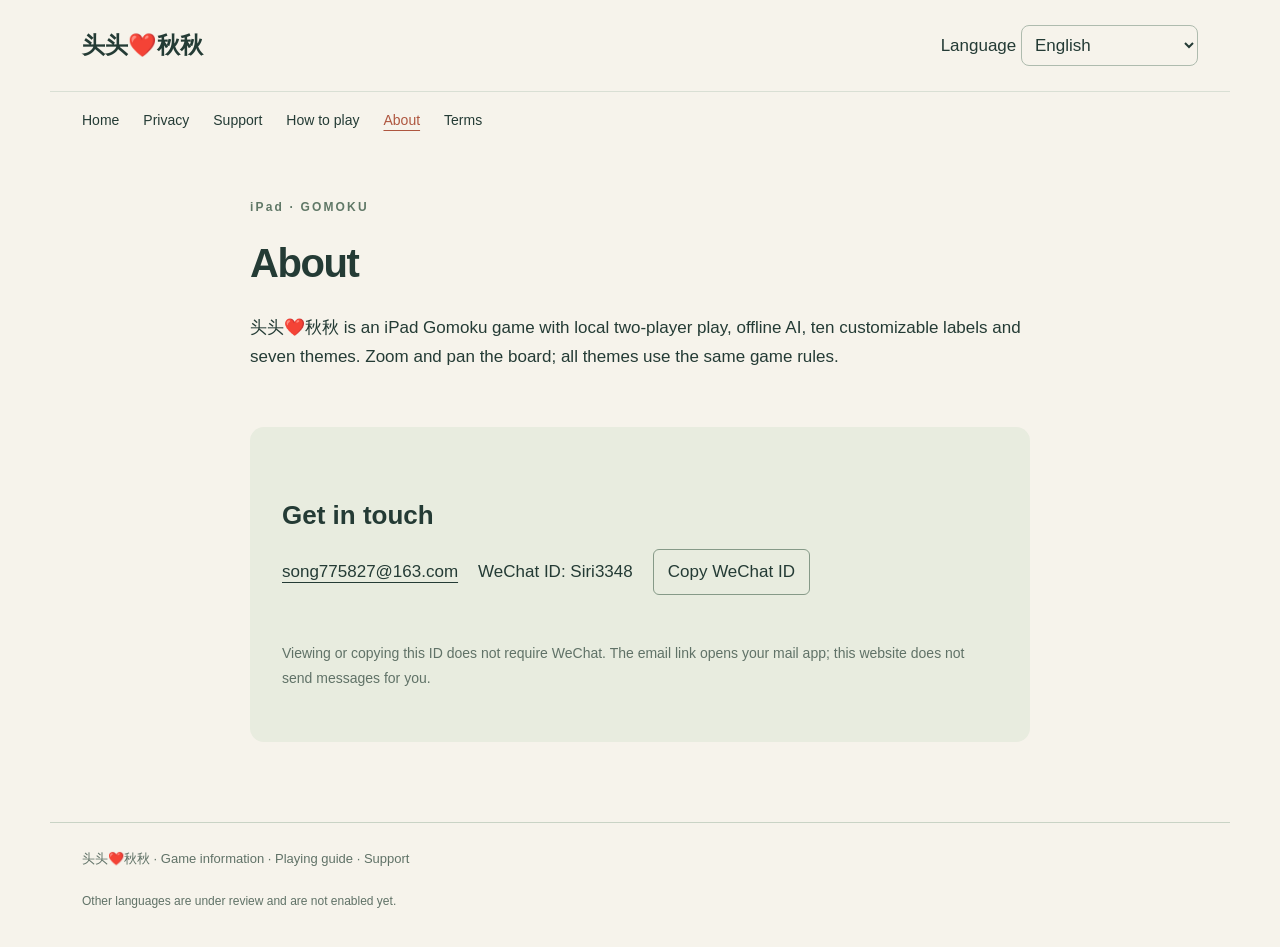
==== about.html @ f910bb74 "Publish static Gomoku support website in Chinese, English and Vietnamese" ====
<!doctype html><html lang="zh-Hans"><head><meta charset="utf-8"><meta name="viewport" content="width=device-width,initial-scale=1"><meta name="description" content="头头❤️秋秋 iPad 五子棋：游戏介绍、技术支持、玩法与隐私说明。"><meta name="referrer" content="strict-origin-when-cross-origin"><title>头头❤️秋秋 · 关于游戏</title><link rel="stylesheet" href="style.css"><script defer src="content.js"></script><script defer src="app.js"></script></head><body data-page="about"><header><a class="brand" href="index.html">头头<span class="heart">❤️</span>秋秋</a><label><span id="language-label">语言</span> <select id="language" aria-labelledby="language-label"><option value="zh-Hans">简体中文</option><option value="en">English</option><option value="vi">Tiếng Việt</option><option value="zh-Hant" disabled>繁體中文</option><option value="ja" disabled>日本語</option><option value="hi" disabled>हिन्दी</option><option value="es" disabled>Español</option><option value="pt-BR" disabled>Português (Brasil)</option><option value="id" disabled>Bahasa Indonesia</option><option value="ko" disabled>한국어</option></select></label></header><nav aria-label="Navigation"></nav><main id="main"><h1>关于游戏</h1><p>头头❤️秋秋 · iPad 五子棋</p><noscript><p>请启用 JavaScript 查看完整多语言内容。联系：<a href="mailto:song775827@163.com">song775827@163.com</a> · WeChat ID: Siri3348</p></noscript></main><footer></footer></body></html>
---- style.css ----
*{box-sizing:border-box}body{margin:0;background:#f6f3eb;color:#243b35;font:17px/1.75 -apple-system,BlinkMacSystemFont,"Segoe UI",sans-serif}a{color:inherit;text-underline-offset:5px}button,select{font:inherit;color:inherit}button,a,select{-webkit-tap-highlight-color:transparent}button:focus-visible,a:focus-visible,select:focus-visible{outline:3px solid #a7533a;outline-offset:5px}header{max-width:1180px;margin:auto;padding:25px 32px;display:flex;align-items:center;justify-content:space-between;gap:20px;border-bottom:1px solid #d9dfd4}.brand{text-decoration:none;font-size:23px;font-weight:700;white-space:nowrap}.heart{color:#b75f48}select{max-width:190px;background:transparent;border:1px solid #aebbae;border-radius:8px;padding:9px}nav{max-width:1180px;margin:auto;padding:16px 32px;display:flex;gap:24px;flex-wrap:wrap;font-size:14px}nav a{text-decoration:none}nav a[aria-current=page]{color:#ae563f;text-decoration:underline}main{max-width:1180px;margin:auto;padding:48px 32px 80px}.hero{display:grid;grid-template-columns:1.1fr 1fr;align-items:center;gap:64px;padding:25px 0 65px}.eyebrow{font-size:12px;letter-spacing:.18em;font-weight:700;color:#607867}h1{font-size:clamp(36px,4.4vw,62px);font-weight:650;line-height:1.25;letter-spacing:-.035em;white-space:pre-line;margin:20px 0 25px}h2{font-size:28px;line-height:1.4;margin:0 0 16px}h3{font-size:19px}p{margin:0 0 20px;overflow-wrap:anywhere}.intro{max-width:530px;font-size:19px;color:#607267}.actions{display:flex;gap:14px;flex-wrap:wrap;margin-top:28px}.button{display:inline-block;background:#284c3f;color:#fff;text-decoration:none;border:1px solid #284c3f;padding:11px 22px;border-radius:7px;cursor:pointer}.button.secondary{background:transparent;color:#284c3f}.board-art{aspect-ratio:1;background:#e4d9bd;border:20px solid #e4d9bd;border-radius:24px;box-shadow:12px 18px 0 #e2e6da;position:relative;transform:rotate(-3deg)}.grid{position:absolute;inset:10%;background-image:linear-gradient(#8d846a66 1px,transparent 1px),linear-gradient(90deg,#8d846a66 1px,transparent 1px);background-size:12.5% 12.5%;border-right:1px solid #8d846a66;border-bottom:1px solid #8d846a66}.stone{position:absolute;width:9%;aspect-ratio:1;border-radius:50%;background:radial-gradient(circle at 35% 25%,#667069,#253630 70%);box-shadow:2px 4px 4px #0003;transform:translate(-50%,-50%)}.stone.white{background:radial-gradient(circle at 35% 25%,#fff,#d3d5c8 90%)}.features{display:grid;grid-template-columns:repeat(3,1fr);gap:35px;padding:35px 0;border-top:1px solid #c9d3c5;border-bottom:1px solid #c9d3c5}.feature-number{font:italic 25px Georgia;color:#ad634a}.features p{font-size:16px;color:#607267}.contact{margin-top:55px;padding:32px;background:#e8ecdf;border-radius:14px}.contact h2{font-size:26px}.contact-links{display:flex;align-items:center;gap:20px;flex-wrap:wrap}.contact button{border:1px solid #869a88;background:transparent;padding:7px 14px;border-radius:6px;cursor:pointer}.muted{font-size:14px;color:#607267}.article{max-width:780px;margin:auto}.article h1{font-size:40px}.article h2{margin-top:38px}.notice{padding:18px 20px;background:#f1e3cb;border-left:3px solid #ae563f;margin-bottom:28px;font-size:15px}.article p{white-space:pre-line}details{padding:20px 0;border-bottom:1px solid #c9d3c5}summary{cursor:pointer;font-weight:600}details p{padding-top:16px}footer{max-width:1180px;margin:auto;border-top:1px solid #c9d3c5;padding:25px 32px;color:#607267;font-size:13px}.status{min-height:26px;font-size:14px}.pending{font-size:12px;margin:10px 0;color:#607267}@media(max-width:700px){header{padding:20px;flex-wrap:wrap}.brand{font-size:21px}nav{padding:12px 20px;gap:12px 18px}main{padding:25px 20px 50px}.hero{grid-template-columns:1fr;gap:35px;padding:10px 0 45px}.board-art{max-width:350px;width:90%;margin:auto}.features{grid-template-columns:1fr;gap:10px}.contact{padding:23px}.contact-links{gap:12px}.article h1{font-size:34px}footer{padding:20px}}@media(prefers-reduced-motion:reduce){*{scroll-behavior:auto}}
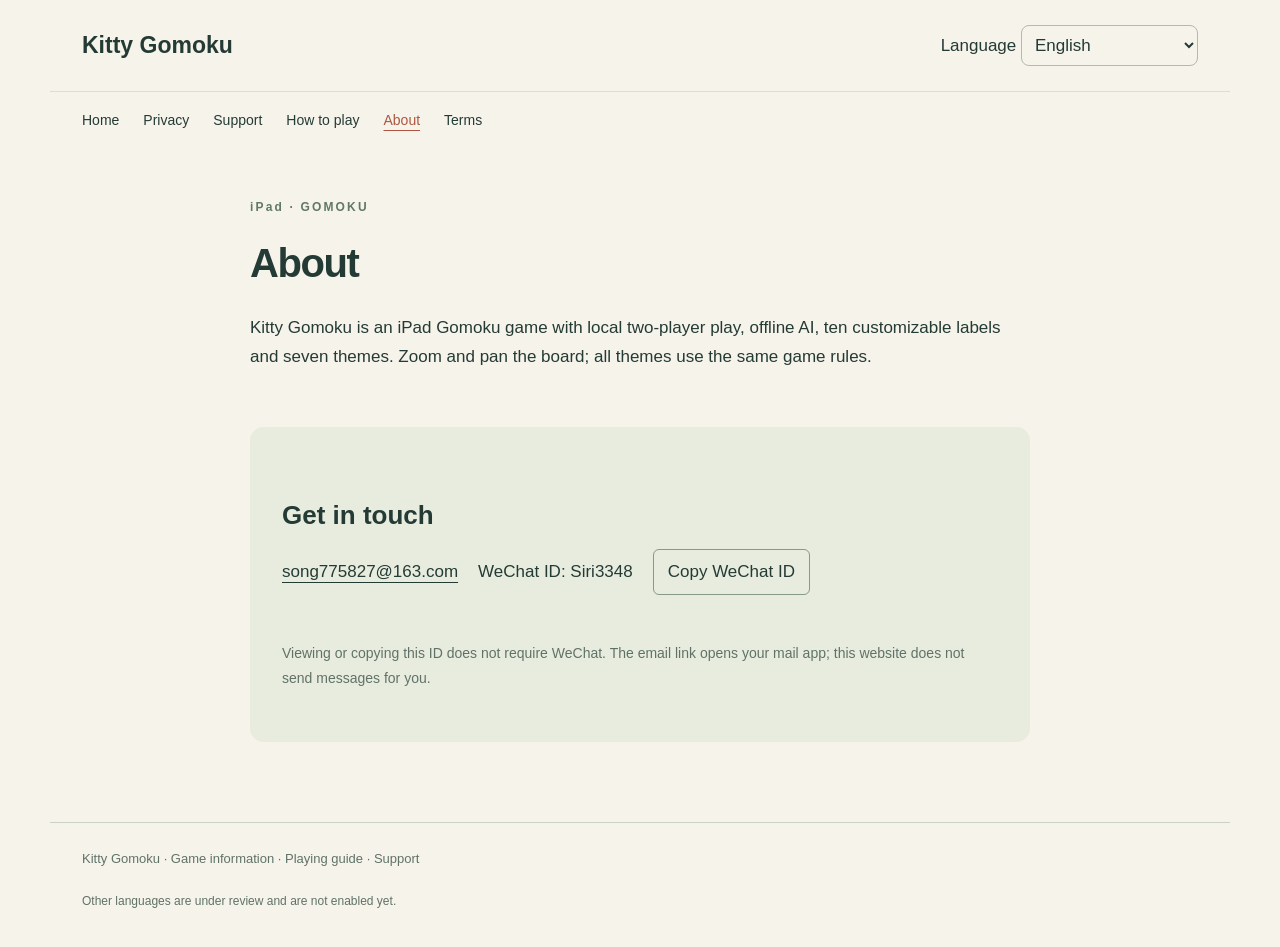
==== commit 06844357: "Unify website branding as Kitty Gomoku Update all six pages, localized Chinese/English/Vietnamese pr" ====
--- a/about.html
+++ b/about.html
@@ -1 +1 @@
-<!doctype html><html lang="zh-Hans"><head><meta charset="utf-8"><meta name="viewport" content="width=device-width,initial-scale=1"><meta name="description" content="头头❤️秋秋 iPad 五子棋：游戏介绍、技术支持、玩法与隐私说明。"><meta name="referrer" content="strict-origin-when-cross-origin"><title>头头❤️秋秋 · 关于游戏</title><link rel="stylesheet" href="style.css"><script defer src="content.js"></script><script defer src="app.js"></script></head><body data-page="about"><header><a class="brand" href="index.html">头头<span class="heart">❤️</span>秋秋</a><label><span id="language-label">语言</span> <select id="language" aria-labelledby="language-label"><option value="zh-Hans">简体中文</option><option value="en">English</option><option value="vi">Tiếng Việt</option><option value="zh-Hant" disabled>繁體中文</option><option value="ja" disabled>日本語</option><option value="hi" disabled>हिन्दी</option><option value="es" disabled>Español</option><option value="pt-BR" disabled>Português (Brasil)</option><option value="id" disabled>Bahasa Indonesia</option><option value="ko" disabled>한국어</option></select></label></header><nav aria-label="Navigation"></nav><main id="main"><h1>关于游戏</h1><p>头头❤️秋秋 · iPad 五子棋</p><noscript><p>请启用 JavaScript 查看完整多语言内容。联系：<a href="mailto:song775827@163.com">song775827@163.com</a> · WeChat ID: Siri3348</p></noscript></main><footer></footer></body></html>+<!doctype html><html lang="zh-Hans"><head><meta charset="utf-8"><meta name="viewport" content="width=device-width,initial-scale=1"><meta name="description" content="猫咪五子棋 iPad 五子棋：游戏介绍、技术支持、玩法与隐私说明。"><meta name="referrer" content="strict-origin-when-cross-origin"><title>猫咪五子棋 · 关于游戏</title><link rel="stylesheet" href="style.css"><script defer src="content.js?v=kitty-20261117"></script><script defer src="app.js?v=kitty-20261117"></script></head><body data-page="about"><header><a class="brand" href="index.html">猫咪五子棋</a><label><span id="language-label">语言</span> <select id="language" aria-labelledby="language-label"><option value="zh-Hans">简体中文</option><option value="en">English</option><option value="vi">Tiếng Việt</option><option value="zh-Hant" disabled>繁體中文</option><option value="ja" disabled>日本語</option><option value="hi" disabled>हिन्दी</option><option value="es" disabled>Español</option><option value="pt-BR" disabled>Português (Brasil)</option><option value="id" disabled>Bahasa Indonesia</option><option value="ko" disabled>한국어</option></select></label></header><nav aria-label="Navigation"></nav><main id="main"><h1>关于游戏</h1><p>猫咪五子棋 · iPad 五子棋</p><noscript><p>请启用 JavaScript 查看完整多语言内容。联系：<a href="mailto:song775827@163.com">song775827@163.com</a> · WeChat ID: Siri3348</p></noscript></main><footer></footer></body></html>
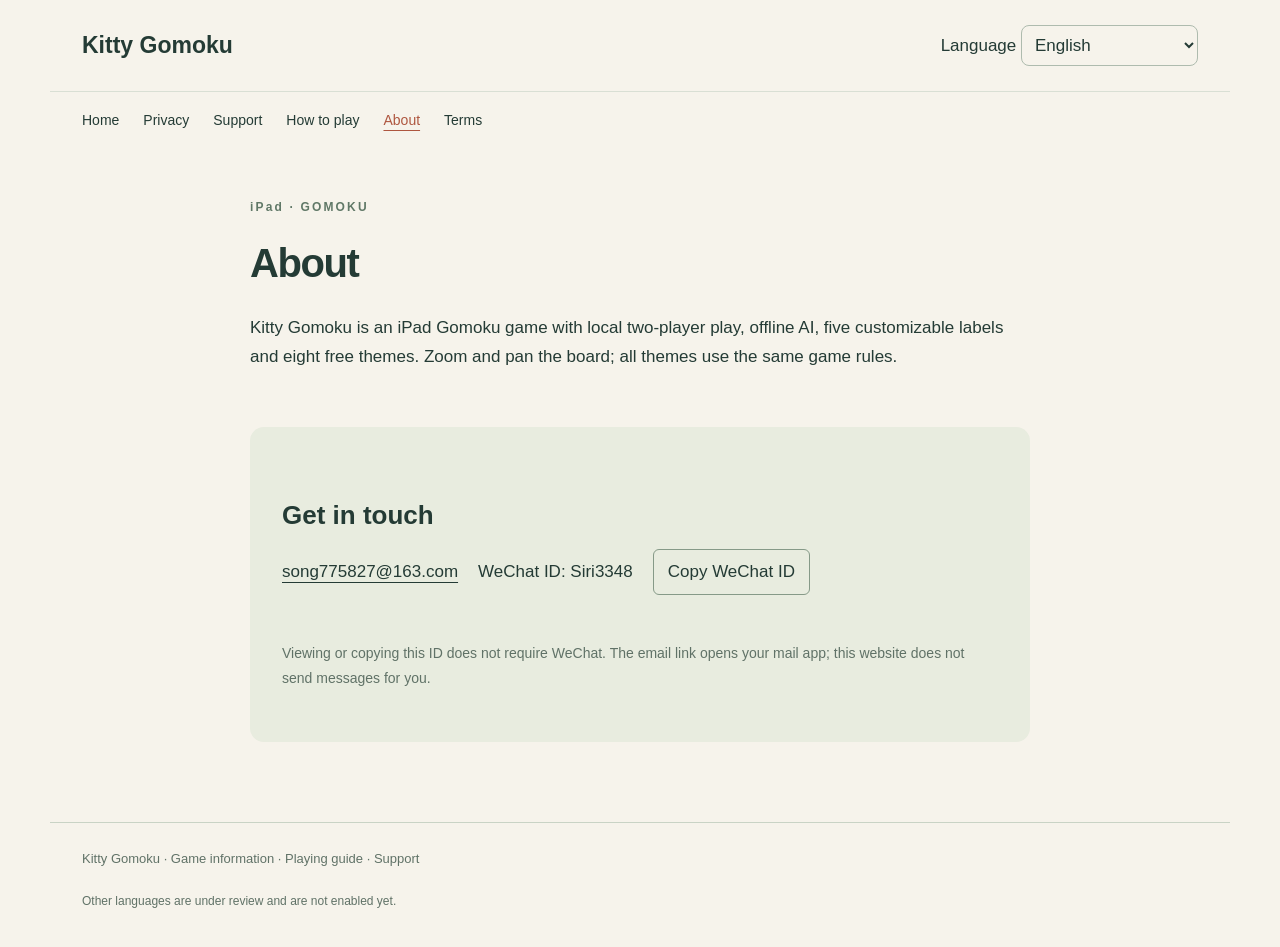
==== commit b0e18369: "Publish privacy policy and support retention for 1.0 Document on-device processing, confirmed public" ====
--- a/about.html
+++ b/about.html
@@ -1 +1 @@
-<!doctype html><html lang="zh-Hans"><head><meta charset="utf-8"><meta name="viewport" content="width=device-width,initial-scale=1"><meta name="description" content="猫咪五子棋 iPad 五子棋：游戏介绍、技术支持、玩法与隐私说明。"><meta name="referrer" content="strict-origin-when-cross-origin"><title>猫咪五子棋 · 关于游戏</title><link rel="stylesheet" href="style.css"><script defer src="content.js?v=kitty-20261117"></script><script defer src="app.js?v=kitty-20261117"></script></head><body data-page="about"><header><a class="brand" href="index.html">猫咪五子棋</a><label><span id="language-label">语言</span> <select id="language" aria-labelledby="language-label"><option value="zh-Hans">简体中文</option><option value="en">English</option><option value="vi">Tiếng Việt</option><option value="zh-Hant" disabled>繁體中文</option><option value="ja" disabled>日本語</option><option value="hi" disabled>हिन्दी</option><option value="es" disabled>Español</option><option value="pt-BR" disabled>Português (Brasil)</option><option value="id" disabled>Bahasa Indonesia</option><option value="ko" disabled>한국어</option></select></label></header><nav aria-label="Navigation"></nav><main id="main"><h1>关于游戏</h1><p>猫咪五子棋 · iPad 五子棋</p><noscript><p>请启用 JavaScript 查看完整多语言内容。联系：<a href="mailto:song775827@163.com">song775827@163.com</a> · WeChat ID: Siri3348</p></noscript></main><footer></footer></body></html>+<!doctype html><html lang="zh-Hans"><head><meta charset="utf-8"><meta name="viewport" content="width=device-width,initial-scale=1"><meta name="description" content="猫咪五子棋 iPad 五子棋：游戏介绍、技术支持、玩法与隐私说明。"><meta name="referrer" content="strict-origin-when-cross-origin"><title>猫咪五子棋 · 关于游戏</title><link rel="stylesheet" href="style.css"><script defer src="content.js?v=kitty-20261119-policy"></script><script defer src="app.js?v=kitty-20261119-policy"></script></head><body data-page="about"><header><a class="brand" href="index.html">猫咪五子棋</a><label><span id="language-label">语言</span> <select id="language" aria-labelledby="language-label"><option value="zh-Hans">简体中文</option><option value="en">English</option><option value="vi">Tiếng Việt</option><option value="zh-Hant" disabled>繁體中文</option><option value="ja" disabled>日本語</option><option value="hi" disabled>हिन्दी</option><option value="es" disabled>Español</option><option value="pt-BR" disabled>Português (Brasil)</option><option value="id" disabled>Bahasa Indonesia</option><option value="ko" disabled>한국어</option></select></label></header><nav aria-label="Navigation"></nav><main id="main"><h1>关于游戏</h1><p>《猫咪五子棋》是一款为 iPad 设计的五子棋游戏，支持本机双人、离线 AI、五项文字自定义与八款免费主题。棋盘可缩放和平移，玩法始终由同一套规则驱动。</p><p><a href="mailto:song775827@163.com">song775827@163.com</a> · WeChat Siri3348</p></main><footer></footer></body></html>
